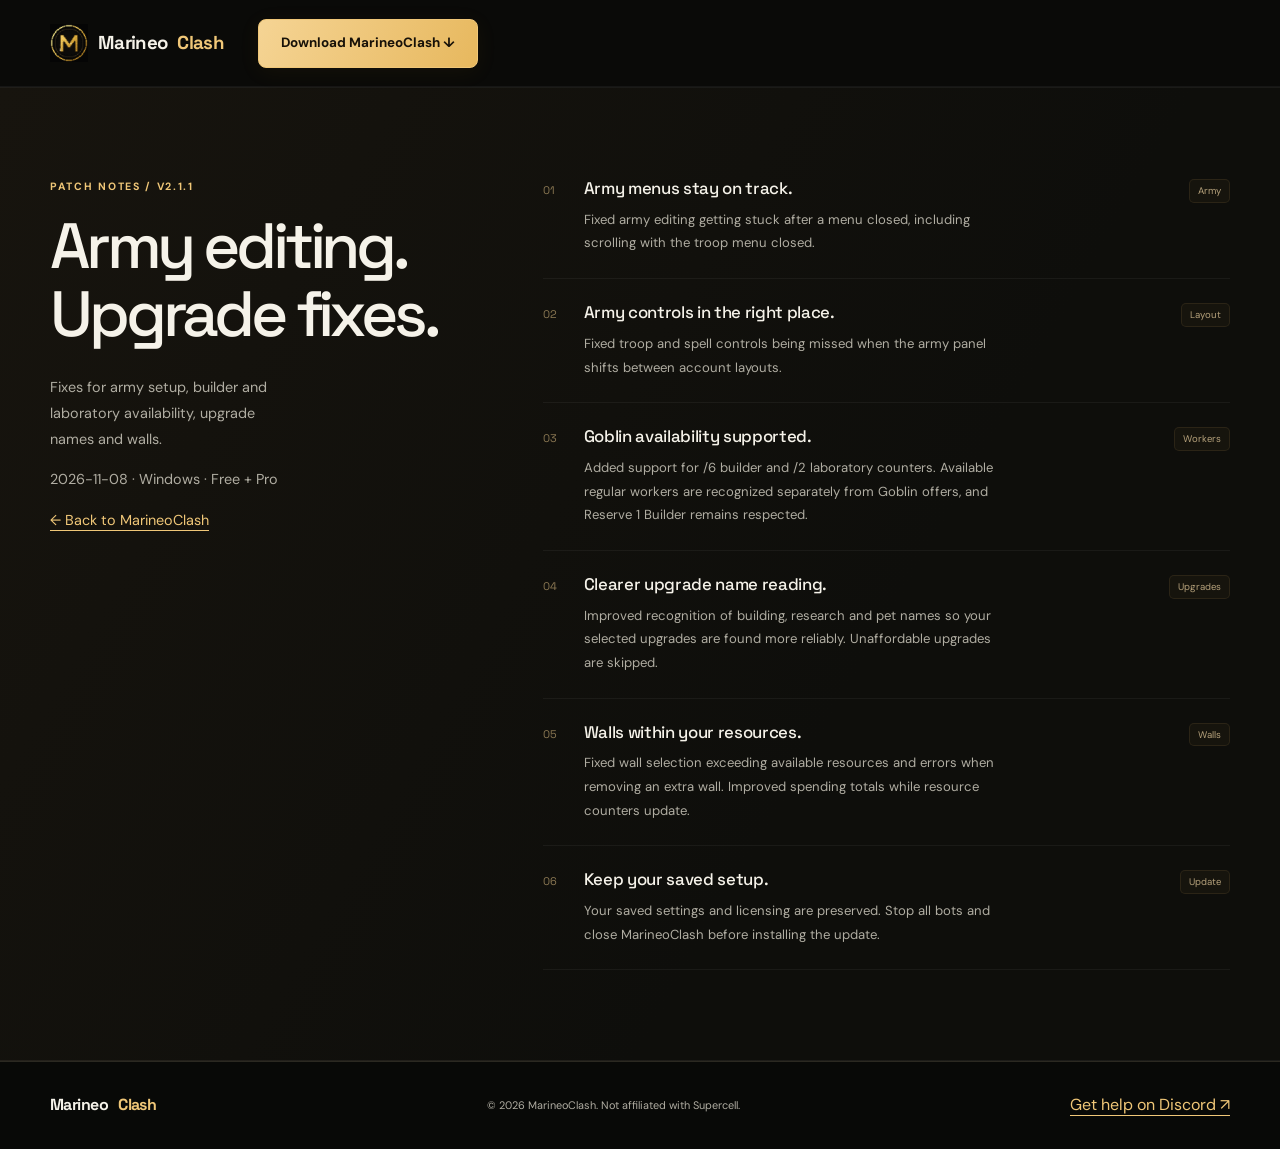
==== release-notes.html @ ac99d2d7 "Publish MarineoClash v2.1.1: release-notes.html" ====
<!doctype html>
<html lang="en"><head>
<meta charset="utf-8"><meta name="viewport" content="width=device-width, initial-scale=1">
<title>MarineoClash v2.1.1 — Patch notes</title>
<meta name="description" content="MarineoClash v2.1.1 patch notes: army editing, builder and laboratory availability, upgrade names and wall fixes.">
<link rel="canonical" href="https://marineoclash.app/release-notes.html">
<link rel="icon" href="assets/marineoclash_logo.ico">
<link rel="stylesheet" href="assets/site.css"><link rel="stylesheet" href="assets/site-v2.css">
<meta property="og:title" content="MarineoClash v2.1.1 — Patch notes">
<meta property="og:url" content="https://marineoclash.app/release-notes.html">
<meta property="og:image" content="https://marineoclash.app/assets/marineoclash_logo.png">
</head><body>
<a class="skip" href="#main">Skip to content</a>
<header class="header"><div class="wrap nav">
<a class="brand" href="./" aria-label="MarineoClash home"><img src="assets/marineoclash_logo.png" alt="" width="38" height="38">Marineo<span class="gold">Clash</span></a>
<a class="btn primary" href="./#download">Download MarineoClash ↓</a>
</div></header>
<main id="main"><section class="section update-section"><div class="wrap update-layout">
<div class="update-intro"><div class="eyebrow">Patch notes / v2.1.1</div>
<h1 style="font-size:clamp(2.5rem,6vw,4rem)">Army editing.<br>Upgrade fixes.</h1>
<p>Fixes for army setup, builder and laboratory availability, upgrade names and walls.</p>
<p><time datetime="2026-11-08">2026-11-08</time> · Windows · Free + Pro</p>
<p><a class="text-link" href="./">← Back to MarineoClash</a></p></div>
<div class="update-list">
    <article><span class="update-index">01</span><div><h3>Army menus stay on track.</h3><p>Fixed army editing getting stuck after a menu closed, including scrolling with the troop menu closed.</p></div><span class="update-tag">Army</span></article>
    <article><span class="update-index">02</span><div><h3>Army controls in the right place.</h3><p>Fixed troop and spell controls being missed when the army panel shifts between account layouts.</p></div><span class="update-tag">Layout</span></article>
    <article><span class="update-index">03</span><div><h3>Goblin availability supported.</h3><p>Added support for /6 builder and /2 laboratory counters. Available regular workers are recognized separately from Goblin offers, and Reserve 1 Builder remains respected.</p></div><span class="update-tag">Workers</span></article>
    <article><span class="update-index">04</span><div><h3>Clearer upgrade name reading.</h3><p>Improved recognition of building, research and pet names so your selected upgrades are found more reliably. Unaffordable upgrades are skipped.</p></div><span class="update-tag">Upgrades</span></article>
    <article><span class="update-index">05</span><div><h3>Walls within your resources.</h3><p>Fixed wall selection exceeding available resources and errors when removing an extra wall. Improved spending totals while resource counters update.</p></div><span class="update-tag">Walls</span></article>
    <article><span class="update-index">06</span><div><h3>Keep your saved setup.</h3><p>Your saved settings and licensing are preserved. Stop all bots and close MarineoClash before installing the update.</p></div><span class="update-tag">Update</span></article>
  </div>
</div></section></main>
<footer><div class="wrap footer-row"><a class="brand" href="./">Marineo<span class="gold">Clash</span></a>
<p>© 2026 MarineoClash. Not affiliated with Supercell.</p>
<a class="text-link" href="https://discord.gg/prnFAWAHz4" target="_blank" rel="noopener noreferrer">Get help on Discord ↗</a>
</div></footer></body></html>
---- assets/site.css ----
@import url('https://fonts.googleapis.com/css2?family=DM+Sans:wght@400;500;600;700&family=Space+Grotesk:wght@400;500;600;700&display=swap');
:root{color-scheme:dark;--bg:#0c0b09;--panel:#15130f;--gold:#e8bb63;--text:#f7f1e6;--muted:#b6afa2;--border:#332d22;font-family:'DM Sans',sans-serif;background:var(--bg);color:var(--text)}
*{box-sizing:border-box}html{scroll-behavior:smooth;scroll-padding-top:100px}body{margin:0;font-size:16px;line-height:1.65}a{color:inherit;text-decoration:none}button,input,textarea{font:inherit}button,a,summary{-webkit-tap-highlight-color:transparent}button{cursor:pointer}img{max-width:100%;display:block}h1,h2,h3,p{margin-top:0}h1,h2,h3,.brand,.price{font-family:'Space Grotesk',sans-serif}h1{font-size:clamp(3rem,6vw,5.7rem);line-height:1.03;letter-spacing:-.065em;font-weight:500;margin-bottom:26px}h2{font-size:clamp(2rem,3.5vw,3.2rem);line-height:1.15;letter-spacing:-.045em;font-weight:500;margin-bottom:20px}h3{font-size:1.25rem;line-height:1.3}p{color:var(--muted)}.wrap{width:min(1180px,calc(100% - 64px));margin:auto}.eyebrow{color:var(--gold);font-size:.78rem;letter-spacing:.17em;text-transform:uppercase;font-weight:700;margin-bottom:20px}.gold{color:var(--gold)}.muted{color:var(--muted)}.btn{display:inline-flex;align-items:center;justify-content:center;gap:12px;min-height:48px;padding:12px 23px;border:1px solid var(--border);border-radius:7px;font-weight:700;font-size:.9rem;background:#1c1812;color:var(--text);transition:background .2s,transform .2s}.btn:hover{background:#2e271c;transform:translateY(-2px)}.btn.primary{background:var(--gold);border-color:var(--gold);color:#171108}.btn.primary:hover{background:#f5cf85}.actions{display:flex;flex-wrap:wrap;gap:12px}.text-link{color:var(--gold);text-decoration:underline;text-underline-offset:5px}a:focus-visible,button:focus-visible,summary:focus-visible,textarea:focus-visible{outline:3px solid var(--gold);outline-offset:5px}.skip{position:absolute;top:-100px;left:20px;background:var(--gold);color:#000;padding:12px;z-index:100}.skip:focus{top:12px}.header{position:sticky;top:0;z-index:20;border-bottom:1px solid var(--border);background:#0c0b09f2;backdrop-filter:blur(16px)}.nav{min-height:82px;display:flex;align-items:center;gap:34px}.brand{display:flex;align-items:center;gap:10px;font-weight:700;font-size:1.2rem;letter-spacing:-.035em;white-space:nowrap}.brand img{width:38px;height:38px;object-fit:contain}.nav-links{display:flex;align-items:center;gap:27px;margin-left:auto;font-size:.88rem;color:var(--muted)}.nav-links a:hover{color:var(--gold)}.menu-btn{display:none;margin-left:auto}.hero{padding:85px 0 65px;background:radial-gradient(ellipse at 78% 35%,#674b1629,transparent 55%)}.hero-grid{display:grid;grid-template-columns:1.06fr 1fr;align-items:center;gap:64px}.release{display:inline-flex;align-items:center;gap:10px;border:1px solid #594526;border-radius:100px;padding:5px 12px;margin-bottom:25px;font-size:.77rem;color:#e9c785}.dot{width:6px;height:6px;background:var(--gold);border-radius:50%;display:inline-block}.hero-copy{max-width:490px;font-size:1.07rem;margin-bottom:30px}.fine{font-size:.8rem;color:var(--muted);margin-top:18px}.showcase{border:1px solid #665033;border-radius:14px;background:#17130d;overflow:hidden;box-shadow:0 24px 80px #0008;transform:rotate(1deg)}.showcase-top{display:flex;justify-content:space-between;gap:12px;padding:15px 19px;border-bottom:1px solid var(--border);font-size:.75rem;color:var(--muted)}.video-poster{display:block;position:relative;aspect-ratio:16/10;width:100%;border:0;padding:0;background:#070706;color:white;overflow:hidden}.video-poster img{width:100%;height:100%;object-fit:cover;opacity:.75;transition:opacity .2s}.video-poster:hover img{opacity:1}.play{position:absolute;inset:0;display:grid;place-content:center;justify-items:center;gap:12px;background:linear-gradient(transparent,#0007);font-size:.87rem;font-weight:700;text-shadow:0 2px 6px #000}.play-icon{display:grid;place-items:center;width:64px;height:64px;border-radius:50%;background:var(--gold);color:#171108;font-size:24px;padding-left:4px;text-shadow:none}.video-frame{width:100%;aspect-ratio:16/10;display:block;border:0}.showcase-foot{padding:17px 20px;display:flex;justify-content:space-between;align-items:center;font-size:.78rem;gap:12px}.showcase-foot a{color:var(--gold)}.specs{display:grid;grid-template-columns:repeat(4,1fr);border-top:1px solid var(--border);border-bottom:1px solid var(--border);margin-top:64px}.spec{padding:23px 20px;border-right:1px solid var(--border)}.spec:first-child{padding-left:0}.spec:last-child{border:0}.spec strong{display:block;font-size:.9rem;font-weight:500}.spec span{font-size:.76rem;color:var(--muted)}section.section{padding:86px 0}.section-head{display:flex;justify-content:space-between;gap:50px;align-items:end;margin-bottom:34px}.section-head p{max-width:390px;margin:0 0 8px}.section-head h2{margin-bottom:0}.feature-grid{display:grid;grid-template-columns:repeat(3,1fr);gap:15px}.feature{padding:29px;border:1px solid var(--border);border-radius:9px;background:linear-gradient(135deg,#1a1711,#11100d)}.feature .number{font-family:'Space Grotesk';color:var(--gold);font-size:.85rem;display:block;margin-bottom:30px}.feature p{font-size:.9rem;margin-bottom:0}.band{border-block:1px solid var(--border);background:#12100d}.steps{display:grid;grid-template-columns:repeat(3,1fr);gap:40px}.step-number{display:inline-grid;place-items:center;width:36px;height:36px;border:1px solid #665033;border-radius:50%;color:var(--gold);margin-bottom:20px;font-size:.9rem}.steps p{font-size:.9rem;margin:0}.pricing-head{text-align:center;max-width:620px;margin:0 auto 36px}.plans{display:grid;grid-template-columns:repeat(3,1fr);gap:18px}.plan{display:flex;flex-direction:column;padding:30px;background:var(--panel);border:1px solid var(--border);border-radius:10px;position:relative}.plan.featured{border-color:var(--gold);background:linear-gradient(150deg,#2b2112,#15130f 65%)}.plan-label{display:flex;justify-content:space-between;align-items:center;gap:10px;margin-bottom:25px;font-size:.85rem}.pill{font-size:.72rem;background:#e8bb631a;color:var(--gold);padding:3px 9px;border-radius:4px}.price{font-size:3.4rem;line-height:1.1;letter-spacing:-.06em;margin-bottom:7px}.price small{font-family:'DM Sans';font-size:.88rem;color:var(--muted);letter-spacing:0;font-weight:400}.plan ul{list-style:none;padding:24px 0;margin:18px 0 8px;border-top:1px solid var(--border);font-size:.9rem;color:#d5cec1;flex:1}.plan li{margin-bottom:12px;padding-left:21px;position:relative}.plan li:before{content:'✓';position:absolute;left:0;color:var(--gold)}.plan .btn{width:100%}.free-bar{margin-top:22px;padding:23px 28px;border:1px solid var(--border);border-radius:9px;display:flex;justify-content:space-between;align-items:center;gap:30px}.free-bar p{margin:4px 0 0;font-size:.86rem}.free-bar .btn{flex-shrink:0}.support-grid{display:grid;grid-template-columns:1fr 1fr;gap:80px}.progress-track{height:6px;border-radius:6px;background:#322c22;margin:21px 0}.progress-fill{height:100%;background:var(--gold);border-radius:inherit;width:0;transition:width .7s}.goal-stats{font-size:.83rem;display:flex;justify-content:space-between;gap:20px}.support-panel{padding:28px;border:1px solid var(--border);border-radius:9px;background:#19150e}.faq-grid{display:grid;grid-template-columns:.75fr 1.25fr;gap:70px}details{border-bottom:1px solid var(--border);padding:20px 0}details:first-child{padding-top:0}summary{cursor:pointer;font-weight:500;list-style:none;display:flex;justify-content:space-between;gap:20px}summary:after{content:'+';color:var(--gold);font-size:1.2rem}details[open] summary:after{content:'−'}details p{margin:14px 25px 0 0;font-size:.9rem}footer{padding:30px 0;border-top:1px solid var(--border)}.footer-row{display:flex;justify-content:space-between;align-items:center;gap:24px;flex-wrap:wrap}.footer-row p{font-size:.76rem;margin:0}.footer-links{display:flex;gap:24px;font-size:.83rem} [hidden]{display:none!important}
@media(min-width:761px){.nav-links[hidden]{display:flex!important}}
@media(max-width:1000px){.hero-grid{gap:30px}.nav{gap:20px}.nav-links{gap:17px}.nav>.btn:not(.menu-btn){display:none}.feature{padding:23px}.support-grid{gap:35px}}
@media(max-width:760px){.wrap{width:calc(100% - 36px)}.nav{min-height:70px;flex-wrap:wrap}.menu-btn{display:inline-flex;min-height:42px;padding:8px 14px}.nav-links{order:3;width:100%;flex-direction:column;align-items:stretch;padding-bottom:20px;gap:0}.nav-links a{padding:12px 0}.hero{padding:43px 0 38px}.hero-grid{grid-template-columns:1fr;gap:40px}h1{font-size:clamp(2.8rem,11vw,4.5rem)}.hero-copy{max-width:550px}.showcase{transform:none}.specs{grid-template-columns:1fr 1fr;margin-top:36px}.spec{padding:16px!important}.spec:nth-child(2){border-right:0}.spec:nth-child(-n+2){border-bottom:1px solid var(--border)}section.section{padding:55px 0}.section-head{display:block}.section-head p{margin-top:18px}.feature-grid{grid-template-columns:1fr 1fr;gap:12px}.feature{padding:21px}.feature .number{margin-bottom:18px}.plans,.steps,.support-grid,.faq-grid{grid-template-columns:1fr;gap:22px}.plan{padding:26px}.free-bar{align-items:stretch;flex-direction:column;gap:18px;padding:24px}.pricing-head{text-align:left}.footer-row{align-items:flex-start;flex-direction:column}.goal-stats{flex-direction:column;gap:4px}.faq-grid{gap:24px}}
@media(max-width:420px){.feature-grid{grid-template-columns:1fr}.actions .btn{width:100%}.showcase-top,.showcase-foot{padding:13px;font-size:.73rem}.brand{font-size:1.1rem}}
@media(prefers-reduced-motion:reduce){html{scroll-behavior:auto}*,*:before,*:after{animation:none!important;transition:none!important;transform:none!important}}
---- assets/site-v2.css ----
/* MarineoClash v2: quieter surfaces, stronger hierarchy, more room to breathe. */
:root{--bg:#0b0b09;--panel:#12120f;--gold:#f0c778;--text:#f5f2e9;--muted:#b0ada2;--border:#2b2921}
body{background:var(--bg)}::selection{background:#f0c778;color:#15110a}.wrap{width:min(1180px,calc(100% - 80px))}.header{background:#0b0b09ed;border-color:#ffffff0d}.nav{min-height:86px}.nav-links{font-size:.82rem;gap:25px}.brand{font-size:1.17rem}.btn{border-radius:8px;min-height:49px;padding:12px 22px;font-size:.84rem}.btn.primary{background:linear-gradient(115deg,#f5d494,#e7b85e);border-color:#f0c778;box-shadow:0 4px 22px #c3922710}.btn.ghost{background:transparent;border-color:#ffffff24}.hero{padding:100px 0 0;background:radial-gradient(ellipse at 70% 12%,#81612720,transparent 62%)}.hero-grid{grid-template-columns:1.04fr 1fr;gap:64px}.release{border:0;padding:0;font-size:.73rem;letter-spacing:.07em;text-transform:uppercase;color:#c8c2b3;margin-bottom:28px}.release-divider{color:#67614f;margin:0 3px}.dot{box-shadow:0 0 12px #e8bb6366}h1{font-size:clamp(3.2rem,5.7vw,5.1rem);line-height:1.06;letter-spacing:-.065em;font-weight:500;margin-bottom:26px}.hero-copy{font-size:1rem;line-height:1.85;max-width:450px;margin-bottom:31px}.fine{font-size:.73rem;line-height:1.8}.showcase{transform:none;border-color:#605032;border-radius:16px;position:relative;box-shadow:0 32px 90px #0009,0 0 70px #d0a75209}.showcase-top{padding:16px 19px;font-size:.62rem;letter-spacing:.08em}.showcase-top .gold{color:#c4aa79}.video-poster{aspect-ratio:16/10}.video-poster img{opacity:.55;filter:saturate(.75)}.video-poster:hover img{opacity:.82}.play-icon{width:58px;height:58px;font-size:20px;box-shadow:0 0 0 9px #edc77a13}.play{font-size:.76rem;gap:20px}.showcase-foot{font-size:.68rem;padding:15px 18px;background:#11100d}.specs{margin-top:76px;border-bottom:0;border-top-color:#ffffff14}.spec{padding:25px 24px;border-color:#ffffff0d}.spec strong{font-size:.8rem}.spec span{font-size:.7rem}.section-head{margin-bottom:38px}.section-head p{font-size:.92rem;max-width:325px}.eyebrow{font-size:.66rem;letter-spacing:.16em;margin-bottom:18px}h2{font-size:clamp(2rem,3.3vw,3rem);font-weight:500;line-height:1.15}section.section{padding:90px 0}.update-section{border-block:1px solid #ffffff0e;background:linear-gradient(120deg,#17140e,#0e0e0b 65%)}.update-layout{display:grid;grid-template-columns:.85fr 1.45fr;gap:90px}.update-intro p{font-size:.9rem;max-width:250px;line-height:1.8}.update-status{display:inline-block;color:var(--gold);font-size:.7rem;border-bottom:1px solid #816638;padding:10px 0 7px}.update-list article{display:grid;grid-template-columns:24px 1fr auto;gap:17px;padding:23px 0;border-bottom:1px solid #ffffff0d;align-items:start}.update-list article:first-child{padding-top:0}.update-index{color:#8b7853;font-size:.69rem;padding-top:3px;font-family:'Space Grotesk',sans-serif}.update-list h3{font-size:1.05rem;font-weight:500;margin-bottom:8px;letter-spacing:-.02em}.update-list article p{font-size:.82rem;line-height:1.8;margin:0;max-width:420px}.update-tag{color:#b5a17b;background:#e8bb6309;border:1px solid #e8bb6319;border-radius:5px;font-size:.6rem;padding:3px 8px;margin-top:1px}.update-note{display:flex;gap:7px;align-items:baseline;font-size:.7rem;line-height:1.7;margin:22px 0 0;flex-wrap:wrap}.update-note strong{font-weight:500;color:#cfbf9f}.status-dot{width:5px;height:5px;display:inline-block;border-radius:50%;background:#ad8744;align-self:center}.routine-grid{grid-template-columns:repeat(2,1fr);gap:0;border-top:1px solid var(--border)}.routine-grid .feature{border:0;border-bottom:1px solid var(--border);border-radius:0;background:none;padding:34px 36px 34px 0}.routine-grid .feature:nth-child(2n){padding-left:36px;border-left:1px solid var(--border)}.feature .number{font-size:.65rem;letter-spacing:.08em;margin-bottom:23px;color:#b7a078}.feature h3{font-size:1.3rem;letter-spacing:-.035em;font-weight:500}.feature p{font-size:.86rem;line-height:1.9;max-width:470px}.feature-detail{display:block;font-size:.67rem;color:#a69c85;margin-top:23px}.setup-section{border-top:1px solid var(--border);padding-top:65px!important;padding-bottom:65px!important}.setup-section .section-head{margin-bottom:28px}.setup-section h2{font-size:2rem}.setup-section .text-link{font-size:.76rem}.steps{gap:48px}.step-number{border-radius:8px;width:29px;height:29px;font-size:.75rem;margin-bottom:17px}.steps h3{font-size:1rem}.steps p{font-size:.8rem;line-height:1.8}.pricing-head{max-width:520px;margin-bottom:40px}.pricing-head p{font-size:.9rem}.plan{border-radius:12px;padding:28px;background:#11110e}.plan.featured{background:linear-gradient(150deg,#282115,#12120f 70%);border-color:#a68a50}.plan-label{font-size:.8rem}.pill{font-size:.61rem}.price{font-size:3rem}.plan>p{font-size:.8rem}.plan ul{font-size:.8rem;padding-top:20px}.plan li{margin-bottom:11px}.free-bar{margin-top:26px;border:0;border-block:1px solid var(--border);border-radius:0;padding:27px 0}.free-bar h3{font-size:1.1rem}.free-bar p{max-width:650px;font-size:.78rem}.updater-help{padding:12px 0 0;border:0;max-width:630px}.updater-help summary{font-size:.72rem;color:#bba47b;display:inline-flex;gap:14px}.updater-help summary:after{font-size:.8rem}.updater-help p{font-size:.72rem;margin-top:9px}.support-grid{grid-template-columns:1fr .85fr;gap:110px;align-items:center}.support-grid h2{font-size:2.2rem}.support-grid>div>p{font-size:.85rem;max-width:470px;line-height:1.9}.support-panel{padding:25px;background:#17140f;border-color:#393022}.support-panel .price{font-size:2.4rem}.support-panel .btn{font-size:.75rem;padding:10px 15px;min-height:42px}.goal-stats{font-size:.7rem}.faq-grid{grid-template-columns:.85fr 1.3fr;gap:90px}.faq-grid>div>p,.faq-grid .text-link{font-size:.8rem}summary{font-size:.88rem}details p{font-size:.8rem;line-height:1.9}footer{padding:30px 0;background:#080907}.footer-row .brand{font-size:1rem}.footer-row .brand img{width:29px;height:29px}.footer-row p{font-size:.68rem}.footer-links{font-size:.72rem}
@media(max-width:1050px){.wrap{width:calc(100% - 48px)}.hero-grid{gap:36px}.update-layout,.support-grid,.faq-grid{gap:45px}.nav-links{gap:18px}.hero{padding-top:70px}.update-tag{display:none}.update-list article{grid-template-columns:22px 1fr}.spec{padding-inline:15px}}
@media(max-width:760px){.wrap{width:calc(100% - 36px)}.nav{min-height:72px}.nav-links{gap:0}.hero{padding-top:43px}.hero-grid{grid-template-columns:1fr;gap:34px}.hero-copy{max-width:500px}.release{font-size:.65rem;margin-bottom:22px}h1{font-size:clamp(3.1rem,11vw,4.5rem)}.specs{margin-top:40px}.specs .spec{padding:17px 12px!important}.spec strong{font-size:.74rem}.spec span{font-size:.65rem}.update-layout,.support-grid,.faq-grid{grid-template-columns:1fr;gap:32px}.update-intro p{max-width:none}.update-status{padding-top:0}.update-list article{padding:20px 0}.update-list h3{font-size:1rem}.update-list article p{max-width:none}.update-note{font-size:.67rem}.routine-grid .feature{padding:25px 25px 25px 0}.routine-grid .feature:nth-child(2n){padding-left:25px}.feature h3{font-size:1.15rem}.feature p{font-size:.8rem}.feature-detail{font-size:.62rem}.feature .number{margin-bottom:16px}section.section{padding:58px 0}.setup-section{padding-block:45px!important}.steps{gap:25px}.pricing-head{text-align:left;margin-inline:0}.plans{gap:15px}.plan{padding:25px}.plan ul{margin-top:9px;padding-bottom:5px}.plan .btn{min-height:44px}.free-bar{gap:17px;padding-block:23px}.free-bar>.btn{align-self:flex-start}.support-grid h2{font-size:2rem}.goal-stats{flex-direction:row}.faq-grid{gap:27px}.showcase-top{font-size:.59rem}.footer-row{gap:17px}.footer-row p{font-size:.65rem}}
@media(max-width:480px){.routine-grid{grid-template-columns:1fr}.routine-grid .feature,.routine-grid .feature:nth-child(2n){border-left:0;padding:26px 0}.hero-copy{font-size:.92rem}.hero .actions{display:grid;grid-template-columns:1fr 1fr;gap:9px}.hero .actions .btn{padding-inline:10px;font-size:.72rem;white-space:nowrap}.fine{font-size:.65rem}.feature-detail{margin-top:16px}.showcase-foot{font-size:.62rem}.goal-stats{flex-direction:column;gap:5px}}
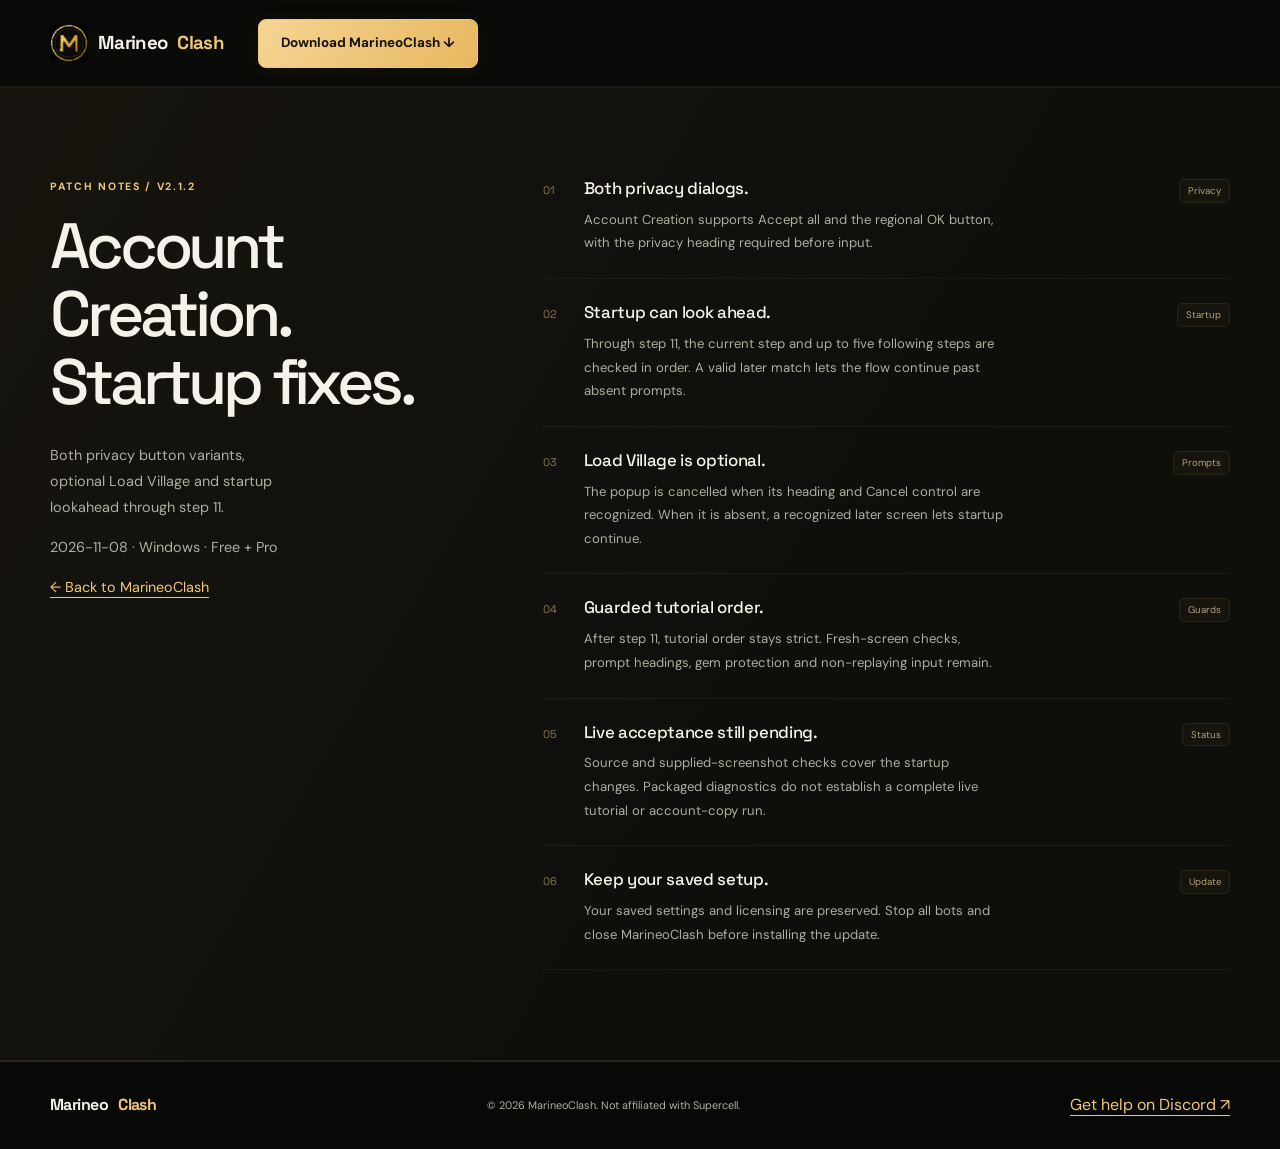
==== commit bd77eb15: "Publish MarineoClash v2.1.2: release-notes.html" ====
--- a/release-notes.html
+++ b/release-notes.html
@@ -1,12 +1,12 @@
 <!doctype html>
 <html lang="en"><head>
 <meta charset="utf-8"><meta name="viewport" content="width=device-width, initial-scale=1">
-<title>MarineoClash v2.1.1 — Patch notes</title>
-<meta name="description" content="MarineoClash v2.1.1 patch notes: army editing, builder and laboratory availability, upgrade names and wall fixes.">
+<title>MarineoClash v2.1.2 — Patch notes</title>
+<meta name="description" content="MarineoClash v2.1.2 patch notes: Account Creation privacy dialogs, optional startup prompts and step lookahead.">
 <link rel="canonical" href="https://marineoclash.app/release-notes.html">
 <link rel="icon" href="assets/marineoclash_logo.ico">
 <link rel="stylesheet" href="assets/site.css"><link rel="stylesheet" href="assets/site-v2.css">
-<meta property="og:title" content="MarineoClash v2.1.1 — Patch notes">
+<meta property="og:title" content="MarineoClash v2.1.2 — Patch notes">
 <meta property="og:url" content="https://marineoclash.app/release-notes.html">
 <meta property="og:image" content="https://marineoclash.app/assets/marineoclash_logo.png">
 </head><body>
@@ -16,17 +16,17 @@
 <a class="btn primary" href="./#download">Download MarineoClash ↓</a>
 </div></header>
 <main id="main"><section class="section update-section"><div class="wrap update-layout">
-<div class="update-intro"><div class="eyebrow">Patch notes / v2.1.1</div>
-<h1 style="font-size:clamp(2.5rem,6vw,4rem)">Army editing.<br>Upgrade fixes.</h1>
-<p>Fixes for army setup, builder and laboratory availability, upgrade names and walls.</p>
+<div class="update-intro"><div class="eyebrow">Patch notes / v2.1.2</div>
+<h1 style="font-size:clamp(2.5rem,6vw,4rem)">Account Creation.<br>Startup fixes.</h1>
+<p>Both privacy button variants, optional Load Village and startup lookahead through step 11.</p>
 <p><time datetime="2026-11-08">2026-11-08</time> · Windows · Free + Pro</p>
 <p><a class="text-link" href="./">← Back to MarineoClash</a></p></div>
 <div class="update-list">
-    <article><span class="update-index">01</span><div><h3>Army menus stay on track.</h3><p>Fixed army editing getting stuck after a menu closed, including scrolling with the troop menu closed.</p></div><span class="update-tag">Army</span></article>
-    <article><span class="update-index">02</span><div><h3>Army controls in the right place.</h3><p>Fixed troop and spell controls being missed when the army panel shifts between account layouts.</p></div><span class="update-tag">Layout</span></article>
-    <article><span class="update-index">03</span><div><h3>Goblin availability supported.</h3><p>Added support for /6 builder and /2 laboratory counters. Available regular workers are recognized separately from Goblin offers, and Reserve 1 Builder remains respected.</p></div><span class="update-tag">Workers</span></article>
-    <article><span class="update-index">04</span><div><h3>Clearer upgrade name reading.</h3><p>Improved recognition of building, research and pet names so your selected upgrades are found more reliably. Unaffordable upgrades are skipped.</p></div><span class="update-tag">Upgrades</span></article>
-    <article><span class="update-index">05</span><div><h3>Walls within your resources.</h3><p>Fixed wall selection exceeding available resources and errors when removing an extra wall. Improved spending totals while resource counters update.</p></div><span class="update-tag">Walls</span></article>
+    <article><span class="update-index">01</span><div><h3>Both privacy dialogs.</h3><p>Account Creation supports Accept all and the regional OK button, with the privacy heading required before input.</p></div><span class="update-tag">Privacy</span></article>
+    <article><span class="update-index">02</span><div><h3>Startup can look ahead.</h3><p>Through step 11, the current step and up to five following steps are checked in order. A valid later match lets the flow continue past absent prompts.</p></div><span class="update-tag">Startup</span></article>
+    <article><span class="update-index">03</span><div><h3>Load Village is optional.</h3><p>The popup is cancelled when its heading and Cancel control are recognized. When it is absent, a recognized later screen lets startup continue.</p></div><span class="update-tag">Prompts</span></article>
+    <article><span class="update-index">04</span><div><h3>Guarded tutorial order.</h3><p>After step 11, tutorial order stays strict. Fresh-screen checks, prompt headings, gem protection and non-replaying input remain.</p></div><span class="update-tag">Guards</span></article>
+    <article><span class="update-index">05</span><div><h3>Live acceptance still pending.</h3><p>Source and supplied-screenshot checks cover the startup changes. Packaged diagnostics do not establish a complete live tutorial or account-copy run.</p></div><span class="update-tag">Status</span></article>
     <article><span class="update-index">06</span><div><h3>Keep your saved setup.</h3><p>Your saved settings and licensing are preserved. Stop all bots and close MarineoClash before installing the update.</p></div><span class="update-tag">Update</span></article>
   </div>
 </div></section></main>
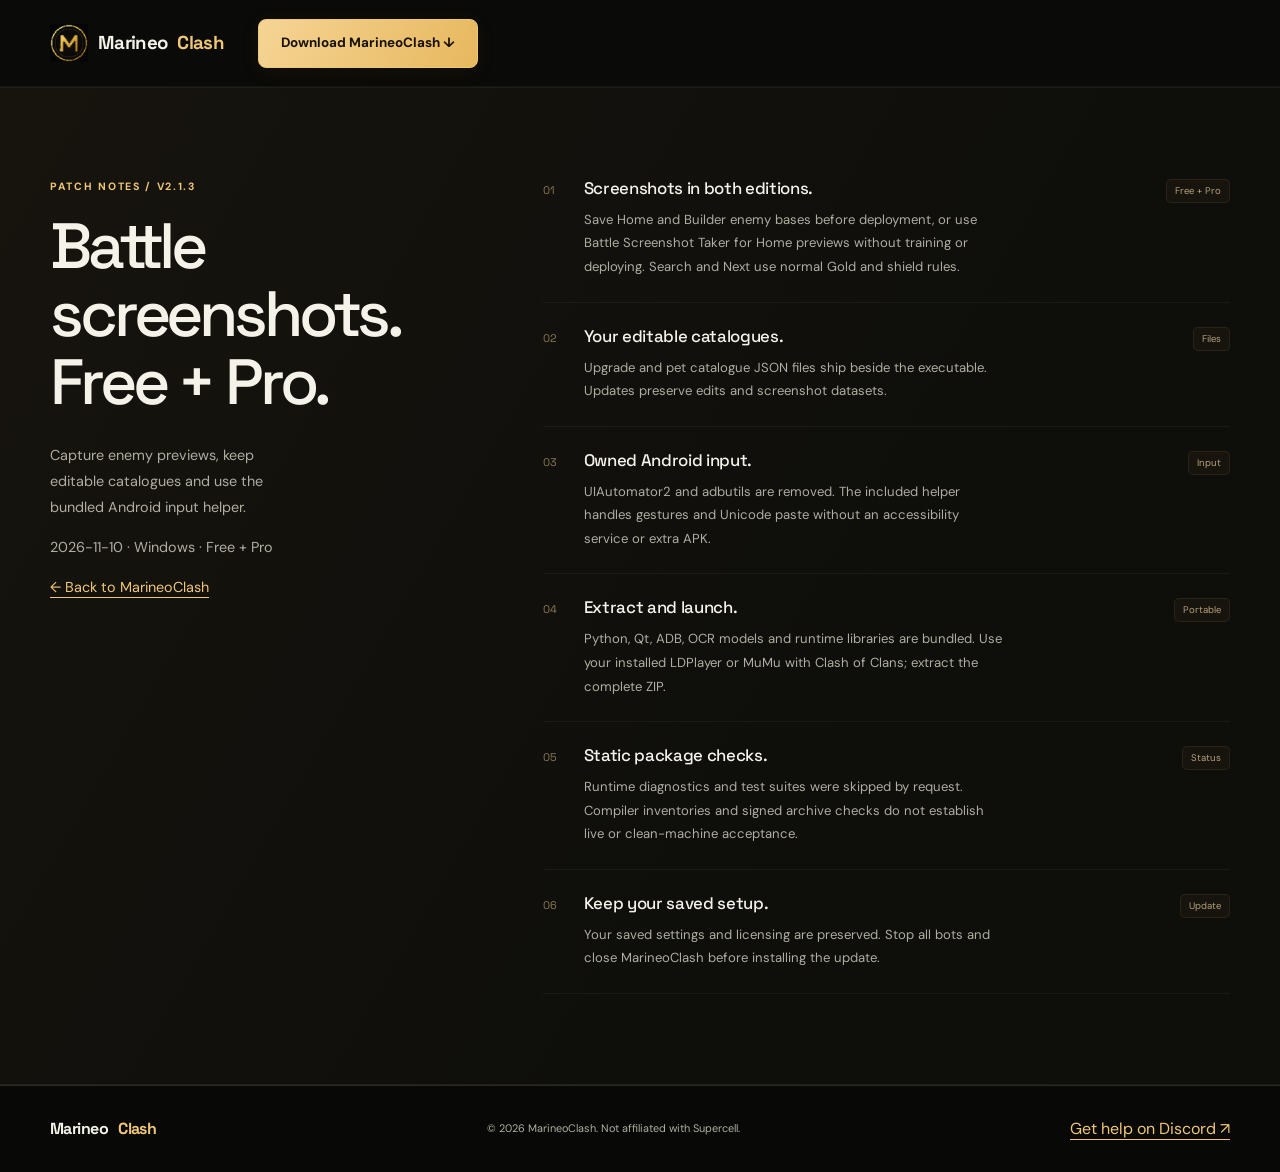
==== commit beee1568: "Publish MarineoClash v2.1.3: release-notes.html" ====
--- a/release-notes.html
+++ b/release-notes.html
@@ -1,12 +1,12 @@
 <!doctype html>
 <html lang="en"><head>
 <meta charset="utf-8"><meta name="viewport" content="width=device-width, initial-scale=1">
-<title>MarineoClash v2.1.2 — Patch notes</title>
-<meta name="description" content="MarineoClash v2.1.2 patch notes: Account Creation privacy dialogs, optional startup prompts and step lookahead.">
+<title>MarineoClash v2.1.3 — Patch notes</title>
+<meta name="description" content="MarineoClash v2.1.3: Free and Pro battle screenshots, portable dependencies and owned Android input.">
 <link rel="canonical" href="https://marineoclash.app/release-notes.html">
 <link rel="icon" href="assets/marineoclash_logo.ico">
 <link rel="stylesheet" href="assets/site.css"><link rel="stylesheet" href="assets/site-v2.css">
-<meta property="og:title" content="MarineoClash v2.1.2 — Patch notes">
+<meta property="og:title" content="MarineoClash v2.1.3 — Patch notes">
 <meta property="og:url" content="https://marineoclash.app/release-notes.html">
 <meta property="og:image" content="https://marineoclash.app/assets/marineoclash_logo.png">
 </head><body>
@@ -16,17 +16,17 @@
 <a class="btn primary" href="./#download">Download MarineoClash ↓</a>
 </div></header>
 <main id="main"><section class="section update-section"><div class="wrap update-layout">
-<div class="update-intro"><div class="eyebrow">Patch notes / v2.1.2</div>
-<h1 style="font-size:clamp(2.5rem,6vw,4rem)">Account Creation.<br>Startup fixes.</h1>
-<p>Both privacy button variants, optional Load Village and startup lookahead through step 11.</p>
-<p><time datetime="2026-11-08">2026-11-08</time> · Windows · Free + Pro</p>
+<div class="update-intro"><div class="eyebrow">Patch notes / v2.1.3</div>
+<h1 style="font-size:clamp(2.5rem,6vw,4rem)">Battle screenshots.<br>Free + Pro.</h1>
+<p>Capture enemy previews, keep editable catalogues and use the bundled Android input helper.</p>
+<p><time datetime="2026-11-10">2026-11-10</time> · Windows · Free + Pro</p>
 <p><a class="text-link" href="./">← Back to MarineoClash</a></p></div>
 <div class="update-list">
-    <article><span class="update-index">01</span><div><h3>Both privacy dialogs.</h3><p>Account Creation supports Accept all and the regional OK button, with the privacy heading required before input.</p></div><span class="update-tag">Privacy</span></article>
-    <article><span class="update-index">02</span><div><h3>Startup can look ahead.</h3><p>Through step 11, the current step and up to five following steps are checked in order. A valid later match lets the flow continue past absent prompts.</p></div><span class="update-tag">Startup</span></article>
-    <article><span class="update-index">03</span><div><h3>Load Village is optional.</h3><p>The popup is cancelled when its heading and Cancel control are recognized. When it is absent, a recognized later screen lets startup continue.</p></div><span class="update-tag">Prompts</span></article>
-    <article><span class="update-index">04</span><div><h3>Guarded tutorial order.</h3><p>After step 11, tutorial order stays strict. Fresh-screen checks, prompt headings, gem protection and non-replaying input remain.</p></div><span class="update-tag">Guards</span></article>
-    <article><span class="update-index">05</span><div><h3>Live acceptance still pending.</h3><p>Source and supplied-screenshot checks cover the startup changes. Packaged diagnostics do not establish a complete live tutorial or account-copy run.</p></div><span class="update-tag">Status</span></article>
+    <article><span class="update-index">01</span><div><h3>Screenshots in both editions.</h3><p>Save Home and Builder enemy bases before deployment, or use Battle Screenshot Taker for Home previews without training or deploying. Search and Next use normal Gold and shield rules.</p></div><span class="update-tag">Free + Pro</span></article>
+    <article><span class="update-index">02</span><div><h3>Your editable catalogues.</h3><p>Upgrade and pet catalogue JSON files ship beside the executable. Updates preserve edits and screenshot datasets.</p></div><span class="update-tag">Files</span></article>
+    <article><span class="update-index">03</span><div><h3>Owned Android input.</h3><p>UIAutomator2 and adbutils are removed. The included helper handles gestures and Unicode paste without an accessibility service or extra APK.</p></div><span class="update-tag">Input</span></article>
+    <article><span class="update-index">04</span><div><h3>Extract and launch.</h3><p>Python, Qt, ADB, OCR models and runtime libraries are bundled. Use your installed LDPlayer or MuMu with Clash of Clans; extract the complete ZIP.</p></div><span class="update-tag">Portable</span></article>
+    <article><span class="update-index">05</span><div><h3>Static package checks.</h3><p>Runtime diagnostics and test suites were skipped by request. Compiler inventories and signed archive checks do not establish live or clean-machine acceptance.</p></div><span class="update-tag">Status</span></article>
     <article><span class="update-index">06</span><div><h3>Keep your saved setup.</h3><p>Your saved settings and licensing are preserved. Stop all bots and close MarineoClash before installing the update.</p></div><span class="update-tag">Update</span></article>
   </div>
 </div></section></main>
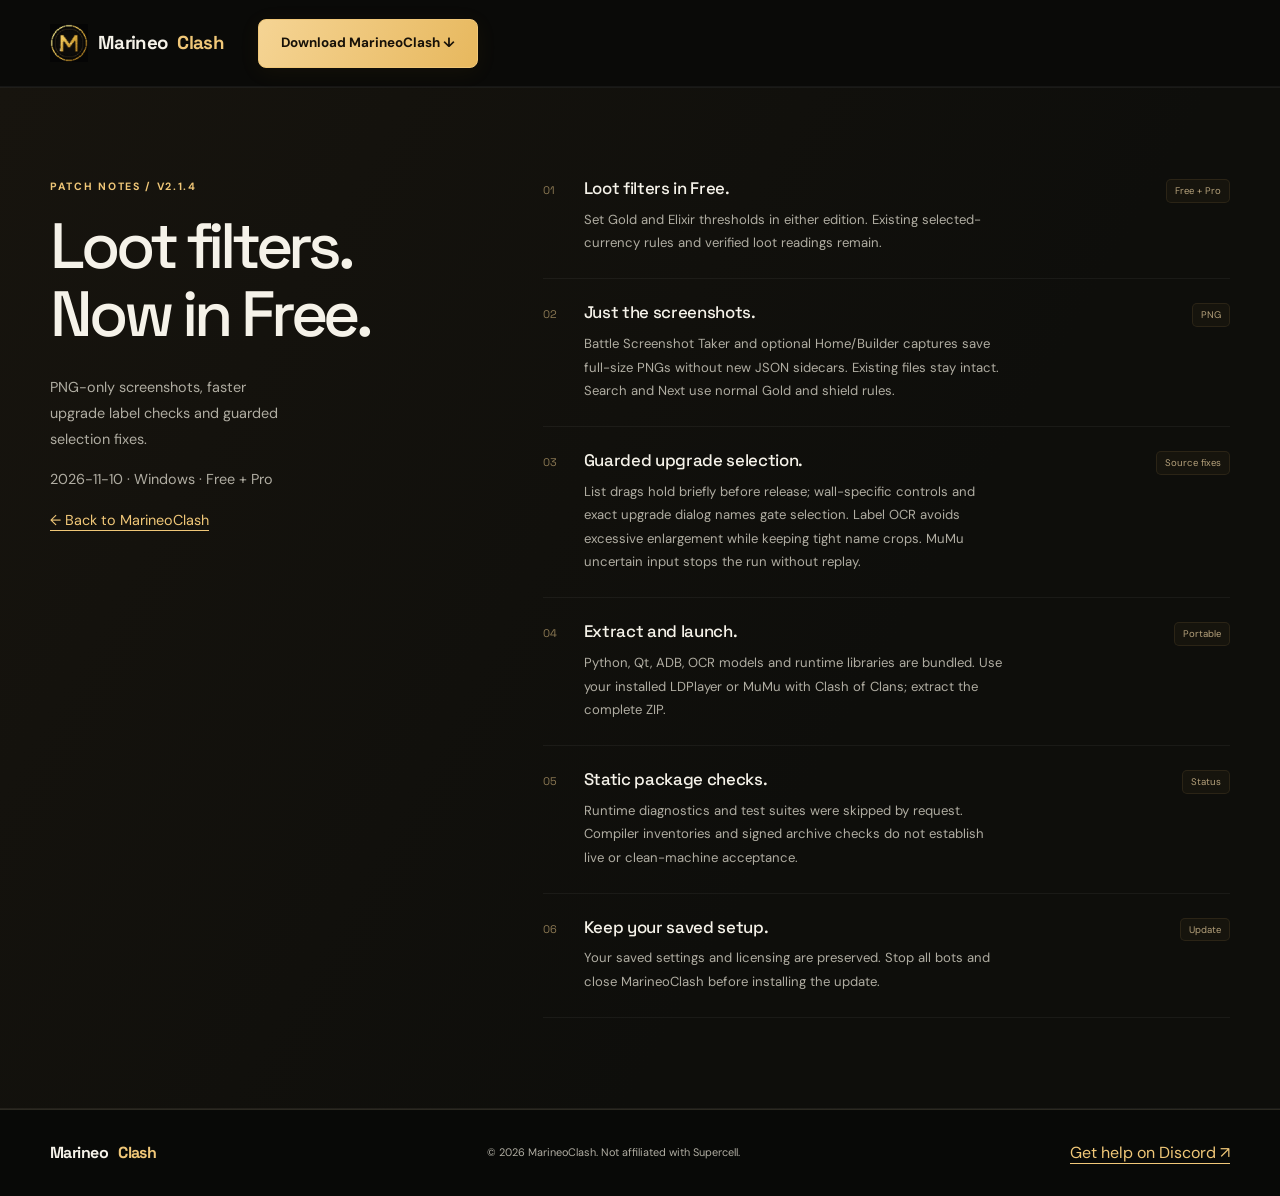
==== commit 07bb264f: "Publish MarineoClash v2.1.4: release-notes.html" ====
--- a/release-notes.html
+++ b/release-notes.html
@@ -1,12 +1,12 @@
 <!doctype html>
 <html lang="en"><head>
 <meta charset="utf-8"><meta name="viewport" content="width=device-width, initial-scale=1">
-<title>MarineoClash v2.1.3 — Patch notes</title>
-<meta name="description" content="MarineoClash v2.1.3: Free and Pro battle screenshots, portable dependencies and owned Android input.">
+<title>MarineoClash v2.1.4 — Patch notes</title>
+<meta name="description" content="MarineoClash v2.1.4: Free loot filters, PNG-only screenshots and upgrade selection fixes.">
 <link rel="canonical" href="https://marineoclash.app/release-notes.html">
 <link rel="icon" href="assets/marineoclash_logo.ico">
 <link rel="stylesheet" href="assets/site.css"><link rel="stylesheet" href="assets/site-v2.css">
-<meta property="og:title" content="MarineoClash v2.1.3 — Patch notes">
+<meta property="og:title" content="MarineoClash v2.1.4 — Patch notes">
 <meta property="og:url" content="https://marineoclash.app/release-notes.html">
 <meta property="og:image" content="https://marineoclash.app/assets/marineoclash_logo.png">
 </head><body>
@@ -16,15 +16,15 @@
 <a class="btn primary" href="./#download">Download MarineoClash ↓</a>
 </div></header>
 <main id="main"><section class="section update-section"><div class="wrap update-layout">
-<div class="update-intro"><div class="eyebrow">Patch notes / v2.1.3</div>
-<h1 style="font-size:clamp(2.5rem,6vw,4rem)">Battle screenshots.<br>Free + Pro.</h1>
-<p>Capture enemy previews, keep editable catalogues and use the bundled Android input helper.</p>
+<div class="update-intro"><div class="eyebrow">Patch notes / v2.1.4</div>
+<h1 style="font-size:clamp(2.5rem,6vw,4rem)">Loot filters.<br>Now in Free.</h1>
+<p>PNG-only screenshots, faster upgrade label checks and guarded selection fixes.</p>
 <p><time datetime="2026-11-10">2026-11-10</time> · Windows · Free + Pro</p>
 <p><a class="text-link" href="./">← Back to MarineoClash</a></p></div>
 <div class="update-list">
-    <article><span class="update-index">01</span><div><h3>Screenshots in both editions.</h3><p>Save Home and Builder enemy bases before deployment, or use Battle Screenshot Taker for Home previews without training or deploying. Search and Next use normal Gold and shield rules.</p></div><span class="update-tag">Free + Pro</span></article>
-    <article><span class="update-index">02</span><div><h3>Your editable catalogues.</h3><p>Upgrade and pet catalogue JSON files ship beside the executable. Updates preserve edits and screenshot datasets.</p></div><span class="update-tag">Files</span></article>
-    <article><span class="update-index">03</span><div><h3>Owned Android input.</h3><p>UIAutomator2 and adbutils are removed. The included helper handles gestures and Unicode paste without an accessibility service or extra APK.</p></div><span class="update-tag">Input</span></article>
+    <article><span class="update-index">01</span><div><h3>Loot filters in Free.</h3><p>Set Gold and Elixir thresholds in either edition. Existing selected-currency rules and verified loot readings remain.</p></div><span class="update-tag">Free + Pro</span></article>
+    <article><span class="update-index">02</span><div><h3>Just the screenshots.</h3><p>Battle Screenshot Taker and optional Home/Builder captures save full-size PNGs without new JSON sidecars. Existing files stay intact. Search and Next use normal Gold and shield rules.</p></div><span class="update-tag">PNG</span></article>
+    <article><span class="update-index">03</span><div><h3>Guarded upgrade selection.</h3><p>List drags hold briefly before release; wall-specific controls and exact upgrade dialog names gate selection. Label OCR avoids excessive enlargement while keeping tight name crops. MuMu uncertain input stops the run without replay.</p></div><span class="update-tag">Source fixes</span></article>
     <article><span class="update-index">04</span><div><h3>Extract and launch.</h3><p>Python, Qt, ADB, OCR models and runtime libraries are bundled. Use your installed LDPlayer or MuMu with Clash of Clans; extract the complete ZIP.</p></div><span class="update-tag">Portable</span></article>
     <article><span class="update-index">05</span><div><h3>Static package checks.</h3><p>Runtime diagnostics and test suites were skipped by request. Compiler inventories and signed archive checks do not establish live or clean-machine acceptance.</p></div><span class="update-tag">Status</span></article>
     <article><span class="update-index">06</span><div><h3>Keep your saved setup.</h3><p>Your saved settings and licensing are preserved. Stop all bots and close MarineoClash before installing the update.</p></div><span class="update-tag">Update</span></article>
